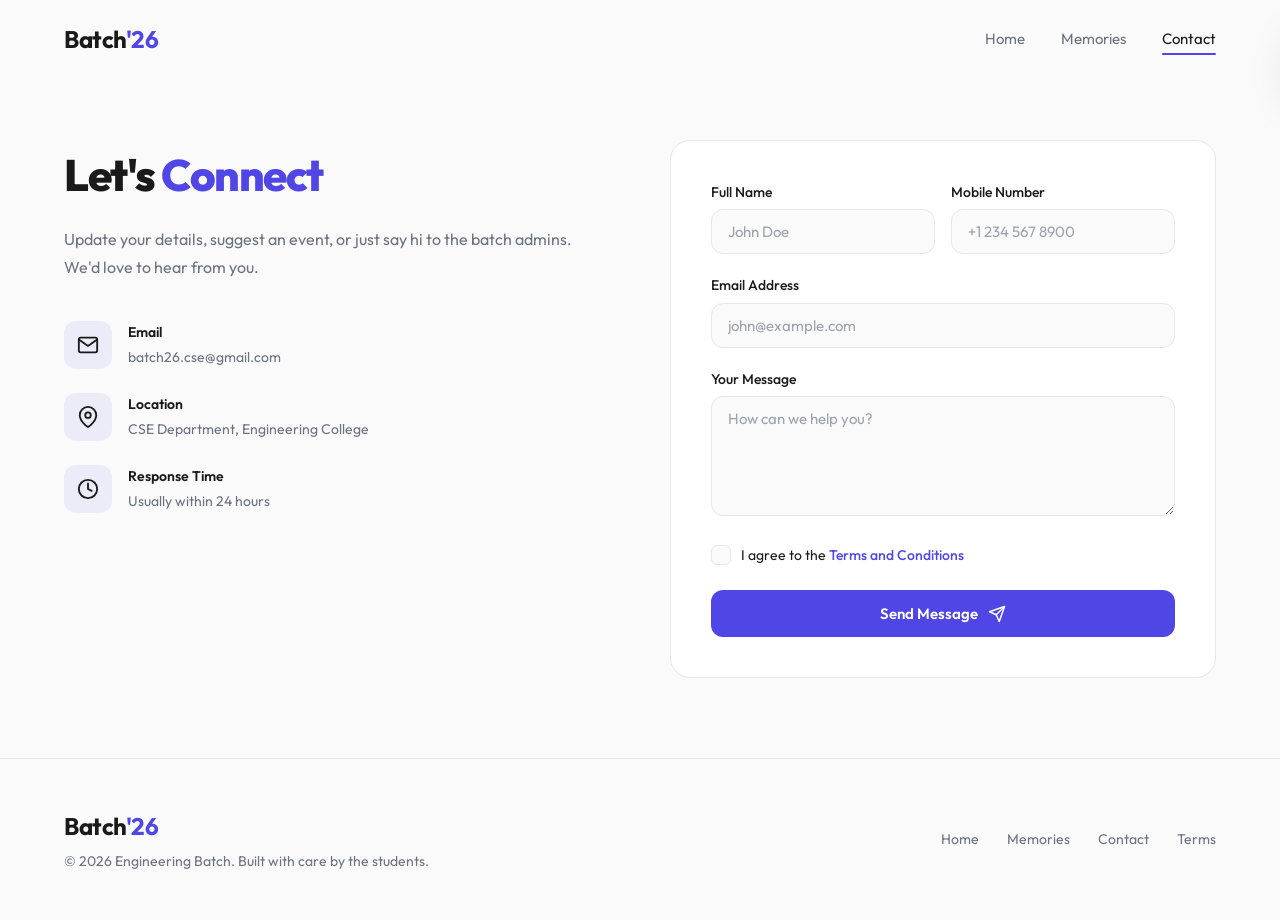
==== contact.html @ ed0fd881 "first commit" ====
<!DOCTYPE html>
<html lang="en">
<head>
    <meta charset="UTF-8">
    <meta name="viewport" content="width=device-width, initial-scale=1.0">
    <title>Contact — Batch '26</title>
    <meta name="description" content="Get in touch with the Batch '26 team. Update your details, suggest an event, or just say hi.">
    <link rel="stylesheet" href="style.css">
</head>
<body>
    <!-- Navbar -->
    <nav class="navbar" id="navbar">
        <div class="nav-container">
            <a href="index.html" class="logo">Batch<span>'26</span></a>
            <div class="nav-links">
                <a href="index.html">Home</a>
                <a href="memories.html">Memories</a>
                <a href="contact.html" class="active">Contact</a>
            </div>
            <button class="menu-toggle" id="menuToggle" aria-label="Toggle menu">
                <span class="bar"></span>
                <span class="bar"></span>
                <span class="bar"></span>
            </button>
        </div>
    </nav>

    <!-- Mobile Menu -->
    <div class="mobile-menu" id="mobileMenu">
        <a href="index.html">Home</a>
        <a href="memories.html">Memories</a>
        <a href="contact.html">Contact</a>
    </div>

    <!-- Contact Section -->
    <section class="contact-page">
        <div class="container">
            <div class="contact-layout">
                <div class="contact-info fade-in">
                    <h1>Let's <span>Connect</span></h1>
                    <p>Update your details, suggest an event, or just say hi to the batch admins. We'd love to hear from you.</p>
                    <div class="contact-details">
                        <div class="contact-item">
                            <div class="contact-icon">
                                <svg width="22" height="22" viewBox="0 0 24 24" fill="none" stroke="currentColor" stroke-width="2" stroke-linecap="round" stroke-linejoin="round"><path d="M4 4h16c1.1 0 2 .9 2 2v12c0 1.1-.9 2-2 2H4c-1.1 0-2-.9-2-2V6c0-1.1.9-2 2-2z"/><polyline points="22,6 12,13 2,6"/></svg>
                            </div>
                            <div class="contact-item-text">
                                <h4>Email</h4>
                                <p>batch26.cse@gmail.com</p>
                            </div>
                        </div>
                        <div class="contact-item">
                            <div class="contact-icon">
                                <svg width="22" height="22" viewBox="0 0 24 24" fill="none" stroke="currentColor" stroke-width="2" stroke-linecap="round" stroke-linejoin="round"><path d="M21 10c0 7-9 13-9 13s-9-6-9-13a9 9 0 0 1 18 0z"/><circle cx="12" cy="10" r="3"/></svg>
                            </div>
                            <div class="contact-item-text">
                                <h4>Location</h4>
                                <p>CSE Department, Engineering College</p>
                            </div>
                        </div>
                        <div class="contact-item">
                            <div class="contact-icon">
                                <svg width="22" height="22" viewBox="0 0 24 24" fill="none" stroke="currentColor" stroke-width="2" stroke-linecap="round" stroke-linejoin="round"><circle cx="12" cy="12" r="10"/><polyline points="12 6 12 12 16 14"/></svg>
                            </div>
                            <div class="contact-item-text">
                                <h4>Response Time</h4>
                                <p>Usually within 24 hours</p>
                            </div>
                        </div>
                    </div>
                </div>

                <div class="form-card fade-in">
                    <form id="contactForm" novalidate>
                        <div class="input-row">
                            <div class="input-group">
                                <label for="name">Full Name</label>
                                <input type="text" id="name" name="name" placeholder="John Doe">
                                <span class="error-message" id="nameError">Name is required</span>
                            </div>
                            <div class="input-group">
                                <label for="mobile">Mobile Number</label>
                                <input type="tel" id="mobile" name="mobile" placeholder="+1 234 567 8900">
                                <span class="error-message" id="mobileError">Please enter a valid mobile number</span>
                            </div>
                        </div>
                        <div class="input-group">
                            <label for="email">Email Address</label>
                            <input type="email" id="email" name="email" placeholder="john@example.com">
                            <span class="error-message" id="emailError">Please enter a valid email address</span>
                        </div>
                        <div class="input-group">
                            <label for="message">Your Message</label>
                            <textarea id="message" name="message" rows="4" placeholder="How can we help you?"></textarea>
                            <span class="error-message" id="messageError">Message is required</span>
                        </div>
                        <div class="checkbox-group">
                            <label class="checkbox-container">
                                <input type="checkbox" id="terms" name="terms">
                                <span class="checkmark"></span>
                                <span class="terms-text">I agree to the <a href="terms.html" target="_blank">Terms and Conditions</a></span>
                            </label>
                            <span class="error-message" id="termsError">You must agree to the terms</span>
                        </div>
                        <button type="submit" class="submit-btn">
                            <span>Send Message</span>
                            <svg width="18" height="18" viewBox="0 0 24 24" fill="none" stroke="currentColor" stroke-width="2" stroke-linecap="round" stroke-linejoin="round">
                                <path d="M22 2L11 13"/>
                                <path d="M22 2L15 22L11 13L2 9L22 2Z"/>
                            </svg>
                        </button>
                    </form>
                </div>
            </div>
        </div>
    </section>

    <!-- Toast -->
    <div id="toast" class="toast">
        <div class="toast-content">
            <svg class="check-icon" viewBox="0 0 24 24" fill="none">
                <path d="M20 6L9 17L4 12" stroke="white" stroke-width="2" stroke-linecap="round" stroke-linejoin="round"/>
            </svg>
            <div class="message">
                <span class="text text-1">Success</span>
                <span class="text text-2">Form submitted successfully!</span>
            </div>
        </div>
        <div class="progress"></div>
    </div>

    <!-- Footer -->
    <footer class="footer">
        <div class="container footer-content">
            <div class="footer-left">
                <div class="logo">Batch<span>'26</span></div>
                <p>&copy; 2026 Engineering Batch. Built with care by the students.</p>
            </div>
            <div class="footer-links">
                <a href="index.html">Home</a>
                <a href="memories.html">Memories</a>
                <a href="contact.html">Contact</a>
                <a href="terms.html">Terms</a>
            </div>
        </div>
    </footer>

    <script src="script.js"></script>
</body>
</html>
---- style.css ----
@import url('https://fonts.googleapis.com/css2?family=Outfit:wght@300;400;500;600;700;800&display=swap');

:root {
    --primary: #2d2d2d;
    --accent: #4f46e5;
    --accent-light: #818cf8;
    --text: #1a1a1a;
    --text-secondary: #6b7280;
    --bg: #fafafa;
    --card-bg: #ffffff;
    --border: #e5e7eb;
    --error: #ef4444;
    --success: #10b981;
    --radius: 12px;
    --radius-lg: 20px;
    --shadow-sm: 0 1px 3px rgba(0,0,0,0.06);
    --shadow: 0 4px 20px rgba(0,0,0,0.06);
    --shadow-lg: 0 10px 40px rgba(0,0,0,0.08);
    --transition: 0.3s ease;
}

* {
    margin: 0;
    padding: 0;
    box-sizing: border-box;
}

html {
    scroll-behavior: smooth;
}

body {
    font-family: 'Outfit', sans-serif;
    background: var(--bg);
    color: var(--text);
    line-height: 1.6;
    -webkit-font-smoothing: antialiased;
}

a {
    text-decoration: none;
    color: inherit;
}

img {
    max-width: 100%;
    display: block;
}

.container {
    width: 100%;
    max-width: 1200px;
    margin: 0 auto;
    padding: 0 24px;
}

/* ──────────── NAVBAR ──────────── */

.navbar {
    position: fixed;
    top: 0;
    left: 0;
    width: 100%;
    z-index: 100;
    padding: 20px 0;
    transition: var(--transition);
}

.navbar.scrolled {
    background: rgba(255,255,255,0.92);
    backdrop-filter: blur(20px);
    -webkit-backdrop-filter: blur(20px);
    padding: 14px 0;
    box-shadow: var(--shadow-sm);
}

.nav-container {
    display: flex;
    justify-content: space-between;
    align-items: center;
    max-width: 1200px;
    margin: 0 auto;
    padding: 0 24px;
}

.logo {
    font-size: 24px;
    font-weight: 700;
    letter-spacing: -0.5px;
}

.logo span {
    color: var(--accent);
}

.nav-links {
    display: flex;
    align-items: center;
    gap: 36px;
}

.nav-links a {
    font-size: 15px;
    font-weight: 400;
    color: var(--text-secondary);
    transition: color var(--transition);
    position: relative;
}

.nav-links a:hover,
.nav-links a.active {
    color: var(--text);
}

.nav-links a.active::after {
    content: '';
    position: absolute;
    bottom: -4px;
    left: 0;
    width: 100%;
    height: 2px;
    background: var(--accent);
    border-radius: 1px;
}

.menu-toggle {
    display: none;
    flex-direction: column;
    gap: 5px;
    background: none;
    border: none;
    cursor: pointer;
    padding: 4px;
}

.menu-toggle .bar {
    width: 22px;
    height: 2px;
    background: var(--text);
    border-radius: 2px;
    transition: var(--transition);
}

.mobile-menu {
    display: none;
    position: fixed;
    top: 0;
    left: 0;
    width: 100%;
    height: 100vh;
    background: rgba(255,255,255,0.98);
    backdrop-filter: blur(20px);
    z-index: 99;
    flex-direction: column;
    justify-content: center;
    align-items: center;
    gap: 32px;
    opacity: 0;
    pointer-events: none;
    transition: opacity 0.4s ease;
}

.mobile-menu.open {
    display: flex;
    opacity: 1;
    pointer-events: all;
}

.mobile-menu a {
    font-size: 28px;
    font-weight: 500;
    color: var(--text);
}

/* ──────────── HERO ──────────── */

.hero {
    min-height: 100vh;
    display: flex;
    align-items: center;
    padding: 120px 0 80px;
}

.hero-content {
    display: grid;
    grid-template-columns: 1fr 1fr;
    gap: 60px;
    align-items: center;
}

.hero-text .tag {
    display: inline-block;
    font-size: 13px;
    font-weight: 500;
    color: var(--accent);
    background: rgba(79, 70, 229, 0.08);
    padding: 6px 16px;
    border-radius: 100px;
    margin-bottom: 24px;
    letter-spacing: 0.5px;
}

.hero-text h1 {
    font-size: clamp(36px, 5vw, 56px);
    font-weight: 800;
    line-height: 1.1;
    letter-spacing: -1.5px;
    margin-bottom: 20px;
}

.hero-text h1 span {
    color: var(--accent);
}

.hero-text p {
    font-size: 17px;
    color: var(--text-secondary);
    max-width: 440px;
    margin-bottom: 36px;
    line-height: 1.7;
}

.hero-actions {
    display: flex;
    gap: 14px;
}

.hero-image {
    position: relative;
}

.hero-image img {
    width: 100%;
    height: 500px;
    object-fit: cover;
    border-radius: var(--radius-lg);
}

.hero-image::after {
    content: '';
    position: absolute;
    inset: 12px -12px -12px 12px;
    border: 2px solid var(--accent);
    border-radius: var(--radius-lg);
    z-index: -1;
    opacity: 0.3;
}

/* ──────────── BUTTONS ──────────── */

.btn {
    display: inline-flex;
    align-items: center;
    gap: 8px;
    padding: 13px 28px;
    border-radius: var(--radius);
    font-size: 15px;
    font-weight: 500;
    font-family: 'Outfit', sans-serif;
    cursor: pointer;
    transition: all var(--transition);
    border: none;
}

.btn-primary {
    background: var(--accent);
    color: white;
    box-shadow: 0 2px 10px rgba(79, 70, 229, 0.25);
}

.btn-primary:hover {
    background: #4338ca;
    transform: translateY(-1px);
    box-shadow: 0 4px 16px rgba(79, 70, 229, 0.35);
}

.btn-outline {
    background: transparent;
    color: var(--text);
    border: 1.5px solid var(--border);
}

.btn-outline:hover {
    border-color: var(--text);
    transform: translateY(-1px);
}

/* ──────────── SECTIONS ──────────── */

section {
    padding: 100px 0;
}

.section-header {
    margin-bottom: 56px;
}

.section-header h2 {
    font-size: clamp(28px, 4vw, 40px);
    font-weight: 700;
    letter-spacing: -1px;
    margin-bottom: 12px;
}

.section-header h2 span {
    color: var(--accent);
}

.section-header p {
    font-size: 16px;
    color: var(--text-secondary);
    max-width: 500px;
}

/* ──────────── STATS ──────────── */

.stats-grid {
    display: grid;
    grid-template-columns: repeat(4, 1fr);
    gap: 24px;
}

.stat-card {
    text-align: center;
    padding: 40px 24px;
    background: var(--card-bg);
    border-radius: var(--radius-lg);
    border: 1px solid var(--border);
    transition: all var(--transition);
}

.stat-card:hover {
    transform: translateY(-4px);
    box-shadow: var(--shadow);
}

.stat-number {
    font-size: 40px;
    font-weight: 800;
    color: var(--accent);
    letter-spacing: -1px;
    margin-bottom: 4px;
}

.stat-label {
    font-size: 14px;
    color: var(--text-secondary);
    font-weight: 400;
}

/* ──────────── GALLERY PREVIEW (LANDING) ──────────── */

.gallery-preview {
    display: grid;
    grid-template-columns: repeat(3, 1fr);
    gap: 20px;
}

.gallery-card {
    position: relative;
    border-radius: var(--radius-lg);
    overflow: hidden;
    aspect-ratio: 4/3;
    cursor: pointer;
}

.gallery-card img {
    width: 100%;
    height: 100%;
    object-fit: cover;
    transition: transform 0.5s ease;
}

.gallery-card:hover img {
    transform: scale(1.05);
}

.gallery-card .overlay {
    position: absolute;
    inset: 0;
    background: linear-gradient(to top, rgba(0,0,0,0.6) 0%, transparent 60%);
    display: flex;
    flex-direction: column;
    justify-content: flex-end;
    padding: 24px;
    opacity: 0;
    transition: opacity var(--transition);
}

.gallery-card:hover .overlay {
    opacity: 1;
}

.gallery-card .overlay h3 {
    color: white;
    font-size: 18px;
    font-weight: 600;
}

.gallery-card .overlay p {
    color: rgba(255,255,255,0.8);
    font-size: 14px;
}

/* ──────────── CTA SECTION ──────────── */

.cta-section {
    text-align: center;
    background: var(--text);
    border-radius: var(--radius-lg);
    padding: 80px 40px;
    margin: 0 24px;
    color: white;
}

.cta-section h2 {
    font-size: clamp(28px, 4vw, 40px);
    font-weight: 700;
    letter-spacing: -1px;
    margin-bottom: 16px;
}

.cta-section p {
    color: rgba(255,255,255,0.6);
    font-size: 16px;
    max-width: 460px;
    margin: 0 auto 36px;
}

.cta-section .btn-primary {
    background: white;
    color: var(--text);
    box-shadow: none;
}

.cta-section .btn-primary:hover {
    background: #f3f4f6;
}

/* ──────────── FOOTER ──────────── */

.footer {
    padding: 48px 0;
    border-top: 1px solid var(--border);
}

.footer-content {
    display: flex;
    justify-content: space-between;
    align-items: center;
}

.footer-left p {
    font-size: 14px;
    color: var(--text-secondary);
    margin-top: 4px;
}

.footer-links {
    display: flex;
    gap: 28px;
}

.footer-links a {
    font-size: 14px;
    color: var(--text-secondary);
    transition: color var(--transition);
}

.footer-links a:hover {
    color: var(--text);
}

/* ──────────── MEMORIES PAGE ──────────── */

.page-header {
    padding: 140px 0 60px;
    text-align: center;
}

.page-header h1 {
    font-size: clamp(32px, 5vw, 48px);
    font-weight: 800;
    letter-spacing: -1.5px;
    margin-bottom: 12px;
}

.page-header h1 span {
    color: var(--accent);
}

.page-header p {
    font-size: 17px;
    color: var(--text-secondary);
    max-width: 500px;
    margin: 0 auto;
}

.gallery-grid {
    display: grid;
    grid-template-columns: repeat(3, 1fr);
    gap: 20px;
    padding-bottom: 100px;
}

.gallery-grid .gallery-card:nth-child(1) {
    grid-column: span 2;
    aspect-ratio: 16/9;
}

.gallery-grid .gallery-card:nth-child(4) {
    grid-column: span 2;
    aspect-ratio: 16/9;
}

.gallery-grid .gallery-card .overlay {
    opacity: 1;
}

/* ──────────── CONTACT PAGE ──────────── */

.contact-page {
    padding: 140px 0 80px;
}

.contact-layout {
    display: grid;
    grid-template-columns: 1fr 1fr;
    gap: 60px;
    align-items: start;
}

.contact-info h1 {
    font-size: clamp(32px, 4vw, 44px);
    font-weight: 800;
    letter-spacing: -1.5px;
    margin-bottom: 16px;
}

.contact-info h1 span {
    color: var(--accent);
}

.contact-info > p {
    font-size: 16px;
    color: var(--text-secondary);
    margin-bottom: 40px;
    line-height: 1.7;
}

.contact-details {
    display: flex;
    flex-direction: column;
    gap: 24px;
}

.contact-item {
    display: flex;
    align-items: center;
    gap: 16px;
}

.contact-icon {
    width: 48px;
    height: 48px;
    background: rgba(79, 70, 229, 0.08);
    border-radius: var(--radius);
    display: flex;
    align-items: center;
    justify-content: center;
    flex-shrink: 0;
    font-size: 20px;
}

.contact-item-text h4 {
    font-size: 14px;
    font-weight: 600;
    margin-bottom: 2px;
}

.contact-item-text p {
    font-size: 14px;
    color: var(--text-secondary);
}

/* ──────────── FORM ──────────── */

.form-card {
    background: var(--card-bg);
    border: 1px solid var(--border);
    border-radius: var(--radius-lg);
    padding: 40px;
}

.input-row {
    display: grid;
    grid-template-columns: 1fr 1fr;
    gap: 16px;
}

.input-group {
    margin-bottom: 20px;
}

.input-group label {
    display: block;
    font-size: 14px;
    font-weight: 500;
    margin-bottom: 6px;
    color: var(--text);
}

.input-group input,
.input-group textarea {
    width: 100%;
    padding: 12px 16px;
    border: 1.5px solid var(--border);
    border-radius: var(--radius);
    font-size: 15px;
    font-family: 'Outfit', sans-serif;
    transition: all var(--transition);
    background: var(--bg);
    color: var(--text);
}

.input-group input::placeholder,
.input-group textarea::placeholder {
    color: #9ca3af;
}

.input-group textarea {
    resize: vertical;
    min-height: 120px;
}

.input-group input:focus,
.input-group textarea:focus {
    outline: none;
    border-color: var(--accent);
    box-shadow: 0 0 0 3px rgba(79, 70, 229, 0.1);
    background: white;
}

.input-group.error input,
.input-group.error textarea {
    border-color: var(--error);
    background: #fef2f2;
}

.error-message {
    color: var(--error);
    font-size: 12px;
    margin-top: 6px;
    display: none;
}

.input-group.error .error-message,
.checkbox-group.error .error-message {
    display: block;
    animation: fadeIn 0.3s ease;
}

/* Checkbox */
.checkbox-group {
    margin-bottom: 24px;
}

.checkbox-container {
    display: flex;
    align-items: center;
    cursor: pointer;
    font-size: 14px;
    user-select: none;
}

.checkbox-container input {
    position: absolute;
    opacity: 0;
    cursor: pointer;
    height: 0;
    width: 0;
}

.checkmark {
    height: 20px;
    min-width: 20px;
    width: 20px;
    background: var(--bg);
    border: 1.5px solid var(--border);
    border-radius: 6px;
    margin-right: 10px;
    display: flex;
    justify-content: center;
    align-items: center;
    transition: all 0.2s ease;
}

.checkbox-container:hover input ~ .checkmark {
    border-color: var(--accent);
}

.checkbox-container input:checked ~ .checkmark {
    background: var(--accent);
    border-color: var(--accent);
}

.checkmark::after {
    content: '';
    display: none;
    width: 5px;
    height: 10px;
    border: solid white;
    border-width: 0 2px 2px 0;
    transform: rotate(45deg);
}

.checkbox-container input:checked ~ .checkmark::after {
    display: block;
}

.checkbox-group.error .checkmark {
    border-color: var(--error);
}

.terms-text a {
    color: var(--accent);
    font-weight: 500;
}

.terms-text a:hover {
    text-decoration: underline;
}

.submit-btn {
    width: 100%;
    padding: 14px;
    background: var(--accent);
    color: white;
    border: none;
    border-radius: var(--radius);
    font-size: 15px;
    font-weight: 600;
    font-family: 'Outfit', sans-serif;
    cursor: pointer;
    display: flex;
    justify-content: center;
    align-items: center;
    gap: 10px;
    transition: all var(--transition);
}

.submit-btn:hover {
    background: #4338ca;
    transform: translateY(-1px);
}

/* ──────────── TOAST ──────────── */

.toast {
    position: fixed;
    top: 24px;
    right: 24px;
    background: white;
    border-radius: var(--radius);
    padding: 16px 24px;
    box-shadow: var(--shadow-lg);
    overflow: hidden;
    transform: translateX(calc(100% + 30px));
    transition: transform 0.5s cubic-bezier(0.68, -0.55, 0.265, 1.35);
    z-index: 1000;
}

.toast.active {
    transform: translateX(0);
}

.toast-content {
    display: flex;
    align-items: center;
    gap: 12px;
}

.toast-content .check-icon {
    width: 32px;
    height: 32px;
    background: var(--success);
    border-radius: 50%;
    padding: 7px;
    flex-shrink: 0;
}

.toast-content .message {
    display: flex;
    flex-direction: column;
}

.message .text-1 {
    font-weight: 600;
    font-size: 14px;
    color: var(--text);
}

.message .text-2 {
    font-size: 13px;
    color: var(--text-secondary);
}

.toast .progress {
    position: absolute;
    bottom: 0;
    left: 0;
    height: 3px;
    width: 100%;
    background: #eee;
}

.toast .progress::before {
    content: '';
    position: absolute;
    bottom: 0;
    right: 0;
    height: 100%;
    width: 100%;
    background: var(--success);
}

.toast.active .progress::before {
    animation: progress 4s linear forwards;
}

/* ──────────── ANIMATIONS ──────────── */

@keyframes progress {
    100% { right: 100%; }
}

@keyframes fadeIn {
    from { opacity: 0; transform: translateY(-4px); }
    to { opacity: 1; transform: translateY(0); }
}

@keyframes shake {
    0%, 100% { transform: translateX(0); }
    25% { transform: translateX(-5px); }
    50% { transform: translateX(5px); }
    75% { transform: translateX(-5px); }
}

.fade-in {
    opacity: 0;
    transform: translateY(20px);
    transition: opacity 0.6s ease, transform 0.6s ease;
}

.fade-in.visible {
    opacity: 1;
    transform: translateY(0);
}

/* ──────────── RESPONSIVE ──────────── */

@media (max-width: 900px) {
    .hero-content {
        grid-template-columns: 1fr;
        gap: 40px;
    }

    .hero-image {
        order: -1;
    }

    .hero-image img {
        height: 360px;
    }

    .stats-grid {
        grid-template-columns: repeat(2, 1fr);
    }

    .gallery-preview {
        grid-template-columns: repeat(2, 1fr);
    }

    .gallery-grid {
        grid-template-columns: repeat(2, 1fr);
    }

    .gallery-grid .gallery-card:nth-child(1),
    .gallery-grid .gallery-card:nth-child(4) {
        grid-column: span 1;
        aspect-ratio: 4/3;
    }

    .contact-layout {
        grid-template-columns: 1fr;
        gap: 40px;
    }
}

@media (max-width: 640px) {
    .nav-links {
        display: none;
    }

    .menu-toggle {
        display: flex;
    }

    .hero {
        padding: 100px 0 60px;
    }

    .hero-image img {
        height: 280px;
    }

    .hero-image::after {
        display: none;
    }

    .stats-grid {
        grid-template-columns: repeat(2, 1fr);
        gap: 12px;
    }

    .stat-card {
        padding: 28px 16px;
    }

    .gallery-preview {
        grid-template-columns: 1fr;
    }

    .gallery-grid {
        grid-template-columns: 1fr;
    }

    .gallery-grid .gallery-card:nth-child(1),
    .gallery-grid .gallery-card:nth-child(4) {
        grid-column: span 1;
        aspect-ratio: 4/3;
    }

    .input-row {
        grid-template-columns: 1fr;
    }

    .footer-content {
        flex-direction: column;
        gap: 20px;
        text-align: center;
    }

    .cta-section {
        margin: 0 12px;
        padding: 60px 24px;
    }

    .toast {
        right: 16px;
        left: 16px;
        transform: translateY(-120px);
    }

    .toast.active {
        transform: translateY(0);
    }

    section {
        padding: 60px 0;
    }
}
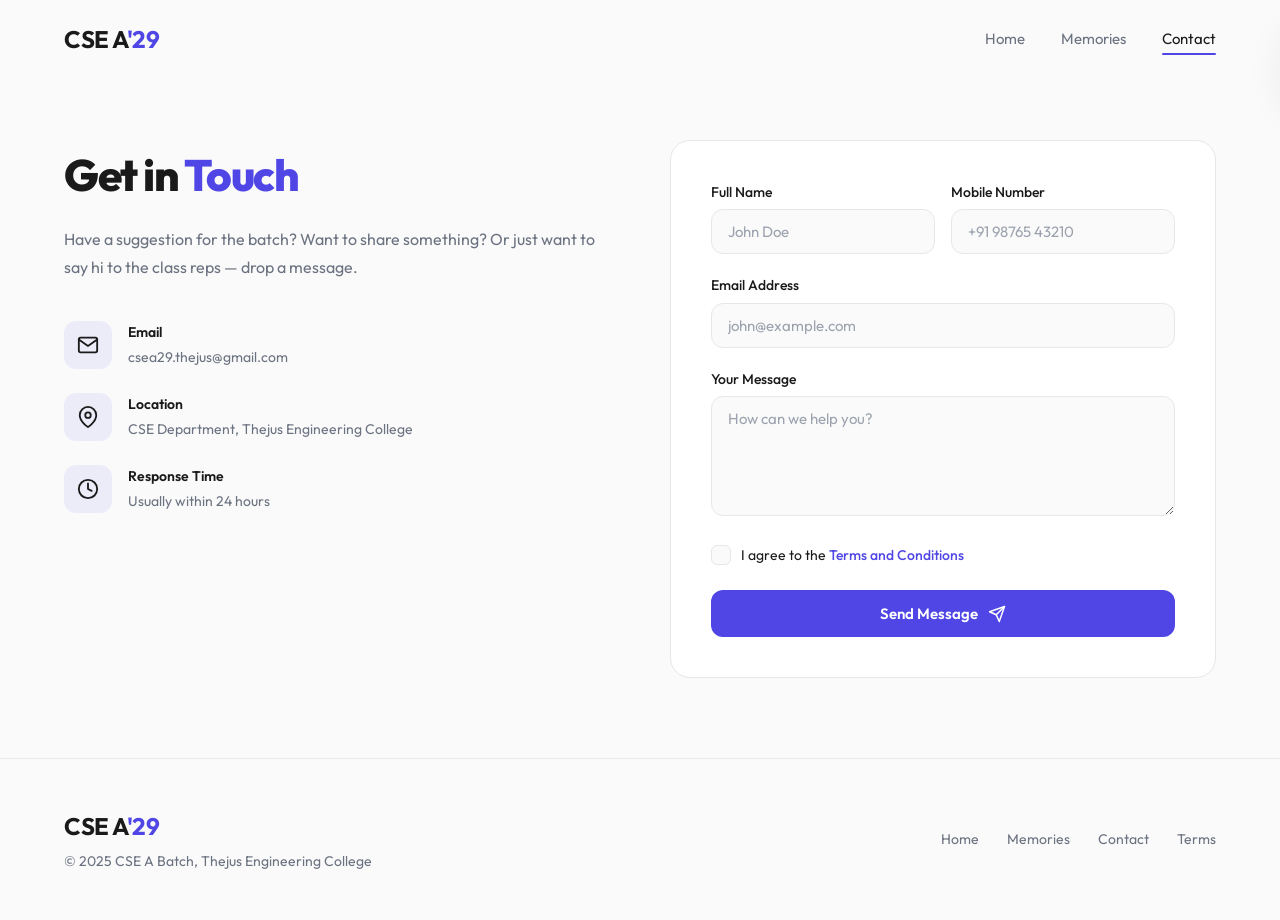
==== commit 9b130d05: "feat: Rebrand website content from "Batch '26" to "CSE A '29" and update college-specific details." ====
--- a/contact.html
+++ b/contact.html
@@ -3,15 +3,15 @@
 <head>
     <meta charset="UTF-8">
     <meta name="viewport" content="width=device-width, initial-scale=1.0">
-    <title>Contact — Batch '26</title>
-    <meta name="description" content="Get in touch with the Batch '26 team. Update your details, suggest an event, or just say hi.">
+    <title>Contact — CSE A '29 | Thejus Engineering College</title>
+    <meta name="description" content="Get in touch with CSE A Batch 2025–2029 at Thejus Engineering College.">
     <link rel="stylesheet" href="style.css">
 </head>
 <body>
     <!-- Navbar -->
     <nav class="navbar" id="navbar">
         <div class="nav-container">
-            <a href="index.html" class="logo">Batch<span>'26</span></a>
+            <a href="index.html" class="logo">CSE A<span>'29</span></a>
             <div class="nav-links">
                 <a href="index.html">Home</a>
                 <a href="memories.html">Memories</a>
@@ -37,8 +37,8 @@
         <div class="container">
             <div class="contact-layout">
                 <div class="contact-info fade-in">
-                    <h1>Let's <span>Connect</span></h1>
-                    <p>Update your details, suggest an event, or just say hi to the batch admins. We'd love to hear from you.</p>
+                    <h1>Get in <span>Touch</span></h1>
+                    <p>Have a suggestion for the batch? Want to share something? Or just want to say hi to the class reps — drop a message.</p>
                     <div class="contact-details">
                         <div class="contact-item">
                             <div class="contact-icon">
@@ -46,7 +46,7 @@
                             </div>
                             <div class="contact-item-text">
                                 <h4>Email</h4>
-                                <p>batch26.cse@gmail.com</p>
+                                <p>csea29.thejus@gmail.com</p>
                             </div>
                         </div>
                         <div class="contact-item">
@@ -55,7 +55,7 @@
                             </div>
                             <div class="contact-item-text">
                                 <h4>Location</h4>
-                                <p>CSE Department, Engineering College</p>
+                                <p>CSE Department, Thejus Engineering College</p>
                             </div>
                         </div>
                         <div class="contact-item">
@@ -80,7 +80,7 @@
                             </div>
                             <div class="input-group">
                                 <label for="mobile">Mobile Number</label>
-                                <input type="tel" id="mobile" name="mobile" placeholder="+1 234 567 8900">
+                                <input type="tel" id="mobile" name="mobile" placeholder="+91 98765 43210">
                                 <span class="error-message" id="mobileError">Please enter a valid mobile number</span>
                             </div>
                         </div>
@@ -133,8 +133,8 @@
     <footer class="footer">
         <div class="container footer-content">
             <div class="footer-left">
-                <div class="logo">Batch<span>'26</span></div>
-                <p>&copy; 2026 Engineering Batch. Built with care by the students.</p>
+                <div class="logo">CSE A<span>'29</span></div>
+                <p>&copy; 2025 CSE A Batch, <a href="https://www.thejusengg.com" target="_blank" style="color: var(--text-secondary);">Thejus Engineering College</a></p>
             </div>
             <div class="footer-links">
                 <a href="index.html">Home</a>
